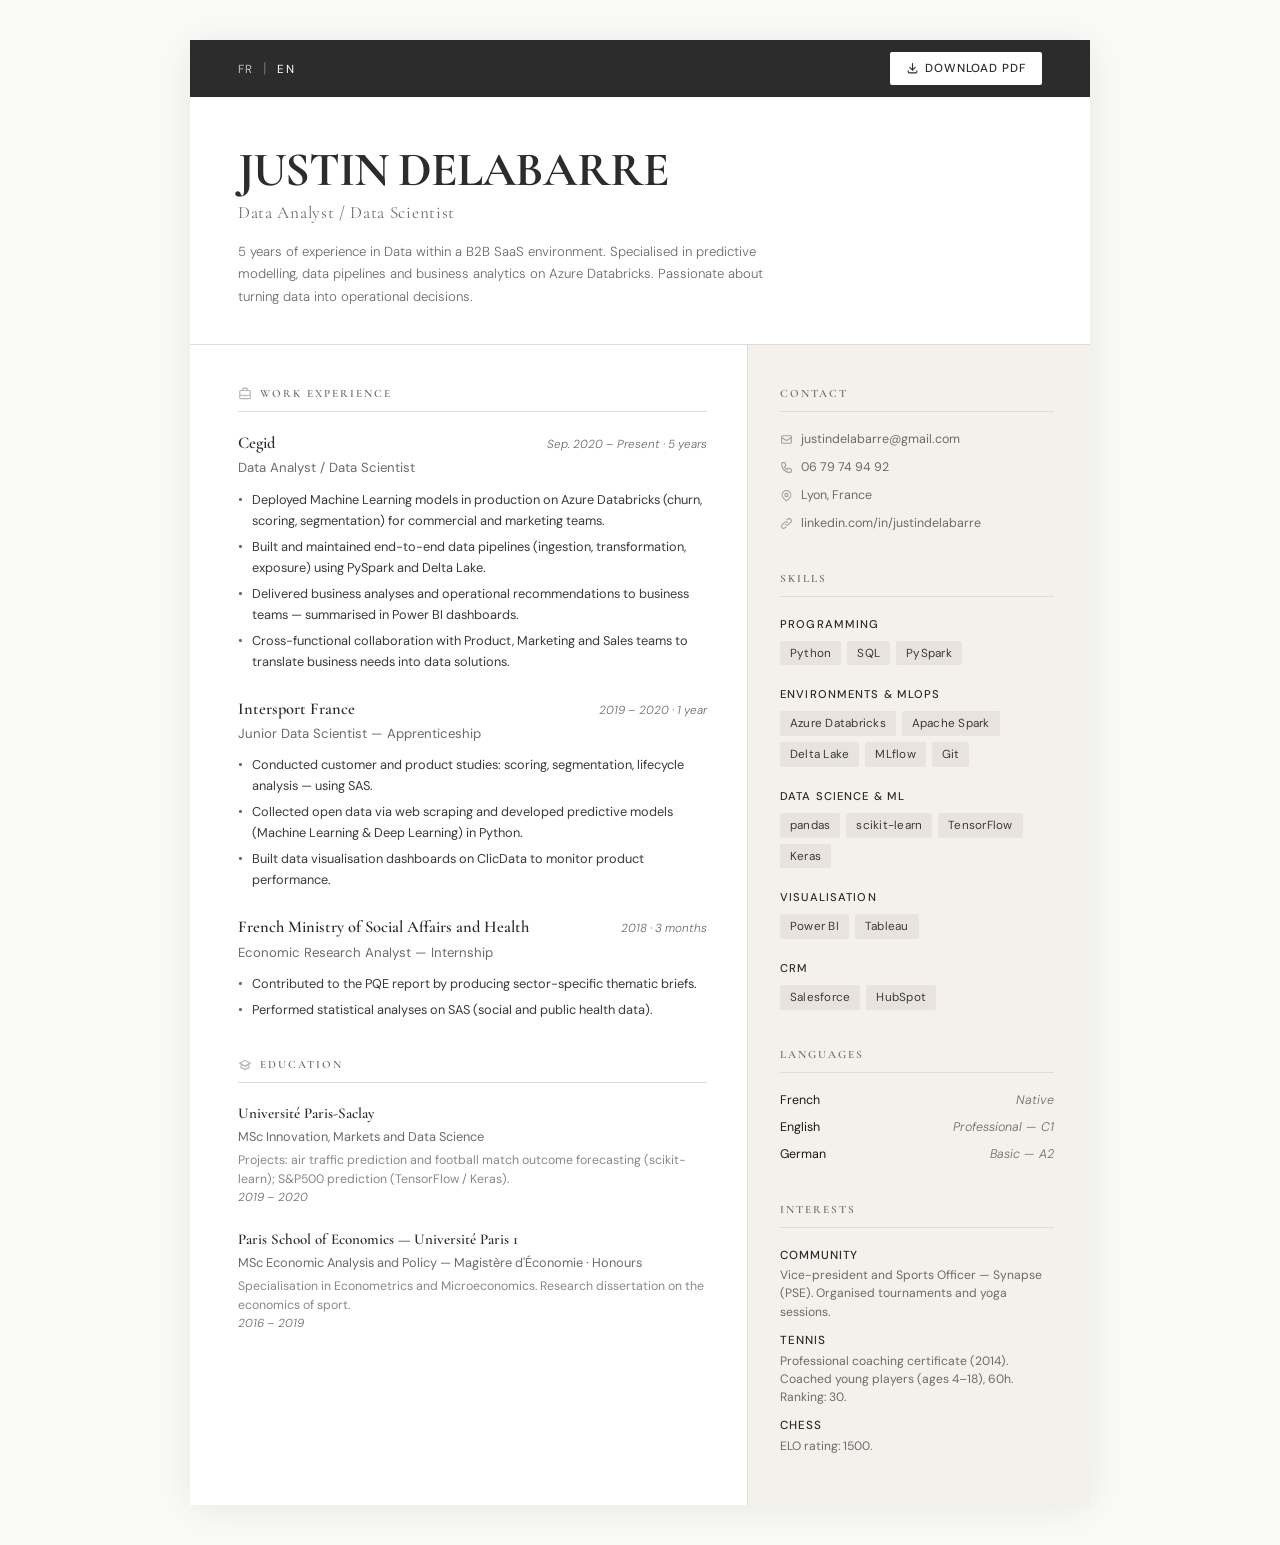
==== index.en.html @ 4c5a8da8 "update: city Paris --> Lyon" ====
<!DOCTYPE html>
<html lang="en">
<head>
  <meta charset="UTF-8" />
  <meta name="viewport" content="width=device-width, initial-scale=1.0" />
  <title>Justin Delabarre — Data Analyst / Data Scientist</title>
  <link rel="stylesheet" href="style.css" />
</head>
<body>

  <div class="cv-page">

    <!-- Top bar: language switcher + download button -->
    <div class="cv-topbar">
      <div class="lang-switcher">
        <a href="index.html">FR</a>
        <span>|</span>
        <a href="index.en.html" class="active">EN</a>
      </div>
      <a href="cv.en.pdf" class="btn-download" download>
        <svg xmlns="http://www.w3.org/2000/svg" fill="none" viewBox="0 0 24 24" stroke="currentColor" stroke-width="2">
          <path stroke-linecap="round" stroke-linejoin="round" d="M4 16v2a2 2 0 002 2h12a2 2 0 002-2v-2M7 10l5 5 5-5M12 15V3" />
        </svg>
        Download PDF
      </a>
    </div>

    <!-- Header -->
    <header class="cv-header">
      <h1>Justin Delabarre</h1>
      <div class="subtitle">Data Analyst / Data Scientist</div>
      <p class="tagline">
        5 years of experience in Data within a B2B SaaS environment.
        Specialised in predictive modelling, data pipelines and business analytics
        on Azure Databricks. Passionate about turning data into operational decisions.
      </p>
    </header>

    <!-- Body: 2 columns -->
    <div class="cv-body">

      <!-- Main column -->
      <main class="cv-main">

        <!-- Experience -->
        <section class="section">
          <h2 class="section-title">
            <svg xmlns="http://www.w3.org/2000/svg" fill="none" viewBox="0 0 24 24" stroke="currentColor" stroke-width="2"><path stroke-linecap="round" stroke-linejoin="round" d="M21 13.255A23.931 23.931 0 0112 15c-3.183 0-6.22-.62-9-1.745M16 6V4a2 2 0 00-2-2h-4a2 2 0 00-2 2v2m4 6h.01M5 20h14a2 2 0 002-2V8a2 2 0 00-2-2H5a2 2 0 00-2 2v10a2 2 0 002 2z"/></svg>
            Work Experience
          </h2>

          <div class="experience-item">
            <div class="exp-header">
              <div>
                <div class="exp-company">Cegid</div>
                <div class="exp-role">Data Analyst / Data Scientist</div>
              </div>
              <div class="exp-date">Sep. 2020 – Present · 5 years</div>
            </div>
            <ul class="exp-bullets">
              <li>Deployed Machine Learning models in production on Azure Databricks (churn, scoring, segmentation) for commercial and marketing teams.</li>
              <li>Built and maintained end-to-end data pipelines (ingestion, transformation, exposure) using PySpark and Delta Lake.</li>
              <li>Delivered business analyses and operational recommendations to business teams — summarised in Power BI dashboards.</li>
              <li>Cross-functional collaboration with Product, Marketing and Sales teams to translate business needs into data solutions.</li>
            </ul>
          </div>

          <div class="experience-item">
            <div class="exp-header">
              <div>
                <div class="exp-company">Intersport France</div>
                <div class="exp-role">Junior Data Scientist — Apprenticeship</div>
              </div>
              <div class="exp-date">2019 – 2020 · 1 year</div>
            </div>
            <ul class="exp-bullets">
              <li>Conducted customer and product studies: scoring, segmentation, lifecycle analysis — using SAS.</li>
              <li>Collected open data via web scraping and developed predictive models (Machine Learning & Deep Learning) in Python.</li>
              <li>Built data visualisation dashboards on ClicData to monitor product performance.</li>
            </ul>
          </div>

          <div class="experience-item">
            <div class="exp-header">
              <div>
                <div class="exp-company">French Ministry of Social Affairs and Health</div>
                <div class="exp-role">Economic Research Analyst — Internship</div>
              </div>
              <div class="exp-date">2018 · 3 months</div>
            </div>
            <ul class="exp-bullets">
              <li>Contributed to the PQE report by producing sector-specific thematic briefs.</li>
              <li>Performed statistical analyses on SAS (social and public health data).</li>
            </ul>
          </div>
        </section>

        <!-- Education -->
        <section class="section">
          <h2 class="section-title">
            <svg xmlns="http://www.w3.org/2000/svg" fill="none" viewBox="0 0 24 24" stroke="currentColor" stroke-width="2"><path d="M12 14l9-5-9-5-9 5 9 5z"/><path d="M12 14l6.16-3.422a12.083 12.083 0 01.665 6.479A11.952 11.952 0 0012 20.055a11.952 11.952 0 00-6.824-2.998 12.078 12.078 0 01.665-6.479L12 14z"/></svg>
            Education
          </h2>

          <div class="edu-item">
            <div class="edu-school">Université Paris-Saclay</div>
            <div class="edu-degree">MSc Innovation, Markets and Data Science</div>
            <div class="edu-detail">
              Projects: air traffic prediction and football match outcome forecasting (scikit-learn);
              S&amp;P500 prediction (TensorFlow / Keras).
            </div>
            <div class="edu-date">2019 – 2020</div>
          </div>

          <div class="edu-item">
            <div class="edu-school">Paris School of Economics — Université Paris 1</div>
            <div class="edu-degree">MSc Economic Analysis and Policy — Magistère d'Économie · Honours</div>
            <div class="edu-detail">Specialisation in Econometrics and Microeconomics. Research dissertation on the economics of sport.</div>
            <div class="edu-date">2016 – 2019</div>
          </div>
        </section>

      </main>

      <!-- Sidebar -->
      <aside class="cv-sidebar">

        <!-- Contact -->
        <section class="section">
          <h2 class="section-title">Contact</h2>
          <ul class="contact-list">
            <li>
              <svg xmlns="http://www.w3.org/2000/svg" fill="none" viewBox="0 0 24 24" stroke="currentColor" stroke-width="2"><path stroke-linecap="round" stroke-linejoin="round" d="M3 8l7.89 5.26a2 2 0 002.22 0L21 8M5 19h14a2 2 0 002-2V7a2 2 0 00-2-2H5a2 2 0 00-2 2v10a2 2 0 002 2z"/></svg>
              <a href="mailto:justindelabarre@gmail.com">justindelabarre@gmail.com</a>
            </li>
            <li>
              <svg xmlns="http://www.w3.org/2000/svg" fill="none" viewBox="0 0 24 24" stroke="currentColor" stroke-width="2"><path stroke-linecap="round" stroke-linejoin="round" d="M3 5a2 2 0 012-2h3.28a1 1 0 01.948.684l1.498 4.493a1 1 0 01-.502 1.21l-2.257 1.13a11.042 11.042 0 005.516 5.516l1.13-2.257a1 1 0 011.21-.502l4.493 1.498a1 1 0 01.684.949V19a2 2 0 01-2 2h-1C9.716 21 3 14.284 3 6V5z"/></svg>
              06 79 74 94 92
            </li>
            <li>
              <svg xmlns="http://www.w3.org/2000/svg" fill="none" viewBox="0 0 24 24" stroke="currentColor" stroke-width="2"><path stroke-linecap="round" stroke-linejoin="round" d="M17.657 16.657L13.414 20.9a1.998 1.998 0 01-2.827 0l-4.244-4.243a8 8 0 1111.314 0z"/><path stroke-linecap="round" stroke-linejoin="round" d="M15 11a3 3 0 11-6 0 3 3 0 016 0z"/></svg>
              Lyon, France
            </li>
            <li>
              <svg xmlns="http://www.w3.org/2000/svg" fill="none" viewBox="0 0 24 24" stroke="currentColor" stroke-width="2"><path stroke-linecap="round" stroke-linejoin="round" d="M13.828 10.172a4 4 0 00-5.656 0l-4 4a4 4 0 105.656 5.656l1.102-1.101m-.758-4.899a4 4 0 005.656 0l4-4a4 4 0 00-5.656-5.656l-1.1 1.1"/></svg>
              <a href="https://www.linkedin.com/in/justindelabarre" target="_blank">linkedin.com/in/justindelabarre</a>
            </li>
          </ul>
        </section>

        <!-- Skills -->
        <section class="section">
          <h2 class="section-title">Skills</h2>

          <div class="skills-group">
            <div class="skills-group-title">Programming</div>
            <div class="skills-tags">
              <span class="skill-tag">Python</span>
              <span class="skill-tag">SQL</span>
              <span class="skill-tag">PySpark</span>
            </div>
          </div>

          <div class="skills-group">
            <div class="skills-group-title">Environments & MLOps</div>
            <div class="skills-tags">
              <span class="skill-tag">Azure Databricks</span>
              <span class="skill-tag">Apache Spark</span>
              <span class="skill-tag">Delta Lake</span>
              <span class="skill-tag">MLflow</span>
              <span class="skill-tag">Git</span>
            </div>
          </div>

          <div class="skills-group">
            <div class="skills-group-title">Data Science & ML</div>
            <div class="skills-tags">
              <span class="skill-tag">pandas</span>
              <span class="skill-tag">scikit-learn</span>
              <span class="skill-tag">TensorFlow</span>
              <span class="skill-tag">Keras</span>
            </div>
          </div>

          <div class="skills-group">
            <div class="skills-group-title">Visualisation</div>
            <div class="skills-tags">
              <span class="skill-tag">Power BI</span>
              <span class="skill-tag">Tableau</span>
            </div>
          </div>

          <div class="skills-group">
            <div class="skills-group-title">CRM</div>
            <div class="skills-tags">
              <span class="skill-tag">Salesforce</span>
              <span class="skill-tag">HubSpot</span>
            </div>
          </div>
        </section>

        <!-- Languages -->
        <section class="section">
          <h2 class="section-title">Languages</h2>
          <div class="lang-item">
            <span>French</span>
            <span class="lang-level">Native</span>
          </div>
          <div class="lang-item">
            <span>English</span>
            <span class="lang-level">Professional — C1</span>
          </div>
          <div class="lang-item">
            <span>German</span>
            <span class="lang-level">Basic — A2</span>
          </div>
        </section>

        <!-- Interests -->
        <section class="section">
          <h2 class="section-title">Interests</h2>

          <div class="interest-item">
            <div class="interest-label">Community</div>
            <div class="interest-desc">Vice-president and Sports Officer — Synapse (PSE). Organised tournaments and yoga sessions.</div>
          </div>

          <div class="interest-item">
            <div class="interest-label">Tennis</div>
            <div class="interest-desc">Professional coaching certificate (2014). Coached young players (ages 4–18), 60h. Ranking: 30.</div>
          </div>

          <div class="interest-item">
            <div class="interest-label">Chess</div>
            <div class="interest-desc">ELO rating: 1500.</div>
          </div>
        </section>

      </aside>
    </div>
  </div>

</body>
</html>
---- style.css ----
/* ============================================
   CV Justin Delabarre — Shared Stylesheet
   Style: Editorial élégant, 2 colonnes
   ============================================ */

@import url('https://fonts.googleapis.com/css2?family=Cormorant+Garamond:wght@400;600;700&family=DM+Sans:wght@300;400;500&display=swap');

/* ── Variables ── */
:root {
  --col-left-width: 62%;
  --col-right-width: 38%;
  --color-bg: #fafaf8;
  --color-surface: #ffffff;
  --color-text: #1a1a1a;
  --color-muted: #6b6b6b;
  --color-accent: #2c2c2c;
  --color-border: #e0ddd8;
  --color-tag-bg: #f0ede8;
  --font-display: 'Cormorant Garamond', Georgia, serif;
  --font-body: 'DM Sans', system-ui, sans-serif;
  --sidebar-bg: #f4f1ec;
}

/* ── Reset ── */
*, *::before, *::after { box-sizing: border-box; margin: 0; padding: 0; }
html { font-size: 15px; }
body {
  font-family: var(--font-body);
  background: var(--color-bg);
  color: var(--color-text);
  line-height: 1.6;
  -webkit-font-smoothing: antialiased;
}

a { color: inherit; text-decoration: none; }
a:hover { text-decoration: underline; }

/* ── Page wrapper ── */
.cv-page {
  max-width: 900px;
  margin: 40px auto;
  background: var(--color-surface);
  box-shadow: 0 4px 40px rgba(0,0,0,0.08);
  display: flex;
  flex-direction: column;
}

/* ── Header ── */
.cv-header {
  padding: 48px 48px 36px;
  border-bottom: 1px solid var(--color-border);
}

.cv-header h1 {
  font-family: var(--font-display);
  font-size: 3.2rem;
  font-weight: 700;
  letter-spacing: -0.02em;
  line-height: 1.05;
  color: var(--color-accent);
  text-transform: uppercase;
}

.cv-header .subtitle {
  font-family: var(--font-display);
  font-size: 1.15rem;
  font-weight: 400;
  color: var(--color-muted);
  margin-top: 4px;
  letter-spacing: 0.04em;
}

.cv-header .tagline {
  font-size: 0.88rem;
  color: var(--color-muted);
  margin-top: 14px;
  max-width: 560px;
  line-height: 1.7;
  font-weight: 300;
}

/* ── Body: 2 colonnes ── */
.cv-body {
  display: flex;
  flex: 1;
}

/* ── Colonne principale (gauche) ── */
.cv-main {
  width: var(--col-left-width);
  padding: 40px 40px 40px 48px;
  border-right: 1px solid var(--color-border);
}

/* ── Sidebar (droite) ── */
.cv-sidebar {
  width: var(--col-right-width);
  padding: 40px 36px 40px 32px;
  background: var(--sidebar-bg);
}

/* ── Sections ── */
.section { margin-bottom: 36px; }
.section:last-child { margin-bottom: 0; }

.section-title {
  font-family: var(--font-display);
  font-size: 0.75rem;
  font-weight: 600;
  letter-spacing: 0.18em;
  text-transform: uppercase;
  color: var(--color-muted);
  margin-bottom: 18px;
  padding-bottom: 8px;
  border-bottom: 1px solid var(--color-border);
  display: flex;
  align-items: center;
  gap: 8px;
}

.section-title svg {
  width: 14px;
  height: 14px;
  opacity: 0.5;
}

/* ── Expériences ── */
.experience-item { margin-bottom: 24px; }
.experience-item:last-child { margin-bottom: 0; }

.exp-header {
  display: flex;
  justify-content: space-between;
  align-items: baseline;
  gap: 12px;
  flex-wrap: wrap;
}

.exp-company {
  font-family: var(--font-display);
  font-size: 1.1rem;
  font-weight: 600;
  color: var(--color-accent);
}

.exp-role {
  font-size: 0.88rem;
  color: var(--color-muted);
  font-weight: 400;
  margin-top: 1px;
}

.exp-date {
  font-size: 0.78rem;
  color: var(--color-muted);
  font-weight: 300;
  white-space: nowrap;
  font-style: italic;
}

.exp-bullets {
  list-style: none;
  margin-top: 10px;
}

.exp-bullets li {
  font-size: 0.85rem;
  color: #3a3a3a;
  line-height: 1.65;
  padding-left: 14px;
  position: relative;
  margin-bottom: 5px;
}

.exp-bullets li::before {
  content: '•';
  position: absolute;
  left: 0;
  color: var(--color-muted);
  font-size: 0.9rem;
}

/* ── Formation ── */
.edu-item { margin-bottom: 20px; }
.edu-item:last-child { margin-bottom: 0; }

.edu-school {
  font-family: var(--font-display);
  font-size: 1rem;
  font-weight: 600;
  color: var(--color-accent);
}

.edu-degree {
  font-size: 0.85rem;
  color: var(--color-muted);
  margin-top: 2px;
}

.edu-detail {
  font-size: 0.82rem;
  color: #888;
  margin-top: 4px;
  line-height: 1.5;
}

.edu-date {
  font-size: 0.78rem;
  color: var(--color-muted);
  font-style: italic;
  font-weight: 300;
}

/* ── Sidebar: Compétences ── */
.skills-group { margin-bottom: 20px; }
.skills-group-title {
  font-size: 0.75rem;
  font-weight: 500;
  letter-spacing: 0.1em;
  text-transform: uppercase;
  color: var(--color-accent);
  margin-bottom: 8px;
}

.skills-tags {
  display: flex;
  flex-wrap: wrap;
  gap: 6px;
}

.skill-tag {
  background: #e8e4dd;
  color: #3a3a3a;
  font-size: 0.78rem;
  font-weight: 400;
  padding: 3px 10px;
  border-radius: 2px;
  letter-spacing: 0.02em;
}

/* ── Sidebar: Contact ── */
.contact-list { list-style: none; }
.contact-list li {
  display: flex;
  align-items: center;
  gap: 8px;
  font-size: 0.83rem;
  color: var(--color-muted);
  margin-bottom: 8px;
}

.contact-list li svg {
  width: 13px;
  height: 13px;
  flex-shrink: 0;
  opacity: 0.6;
}

.contact-list a:hover { color: var(--color-accent); }

/* ── Sidebar: Langues ── */
.lang-item {
  display: flex;
  justify-content: space-between;
  font-size: 0.83rem;
  margin-bottom: 7px;
  color: var(--color-text);
}

.lang-level {
  color: var(--color-muted);
  font-weight: 300;
  font-style: italic;
}

/* ── Sidebar: Centres d'intérêts ── */
.interest-item {
  margin-bottom: 10px;
}
.interest-label {
  font-size: 0.78rem;
  font-weight: 500;
  text-transform: uppercase;
  letter-spacing: 0.08em;
  color: var(--color-accent);
  margin-bottom: 2px;
}
.interest-desc {
  font-size: 0.81rem;
  color: var(--color-muted);
  line-height: 1.5;
}

/* ── Switcher langue + Download ── */
.cv-topbar {
  display: flex;
  justify-content: space-between;
  align-items: center;
  padding: 12px 48px;
  background: var(--color-accent);
  color: #fff;
}

.lang-switcher a {
  color: rgba(255,255,255,0.7);
  font-size: 0.78rem;
  letter-spacing: 0.1em;
  text-transform: uppercase;
  transition: color 0.2s;
}
.lang-switcher a.active, .lang-switcher a:hover { color: #fff; }
.lang-switcher span { color: rgba(255,255,255,0.3); margin: 0 6px; }

.btn-download {
  display: inline-flex;
  align-items: center;
  gap: 6px;
  background: #fff;
  color: var(--color-accent);
  font-size: 0.78rem;
  font-weight: 500;
  letter-spacing: 0.08em;
  text-transform: uppercase;
  padding: 7px 16px;
  border-radius: 2px;
  transition: opacity 0.2s;
}
.btn-download:hover { opacity: 0.85; text-decoration: none; }
.btn-download svg { width: 13px; height: 13px; }

/* ── Responsive ── */
@media (max-width: 680px) {
  .cv-page { margin: 0; box-shadow: none; }
  .cv-topbar { padding: 12px 20px; }
  .cv-header { padding: 32px 20px 24px; }
  .cv-header h1 { font-size: 2.2rem; }
  .cv-body { flex-direction: column; }
  .cv-main { width: 100%; padding: 28px 20px; border-right: none; border-bottom: 1px solid var(--color-border); }
  .cv-sidebar { width: 100%; padding: 28px 20px; }
}

@media print {
  .cv-topbar { display: none; }
  body { margin: 0; }
  .cv-page { box-shadow: none; margin: 0; }
}
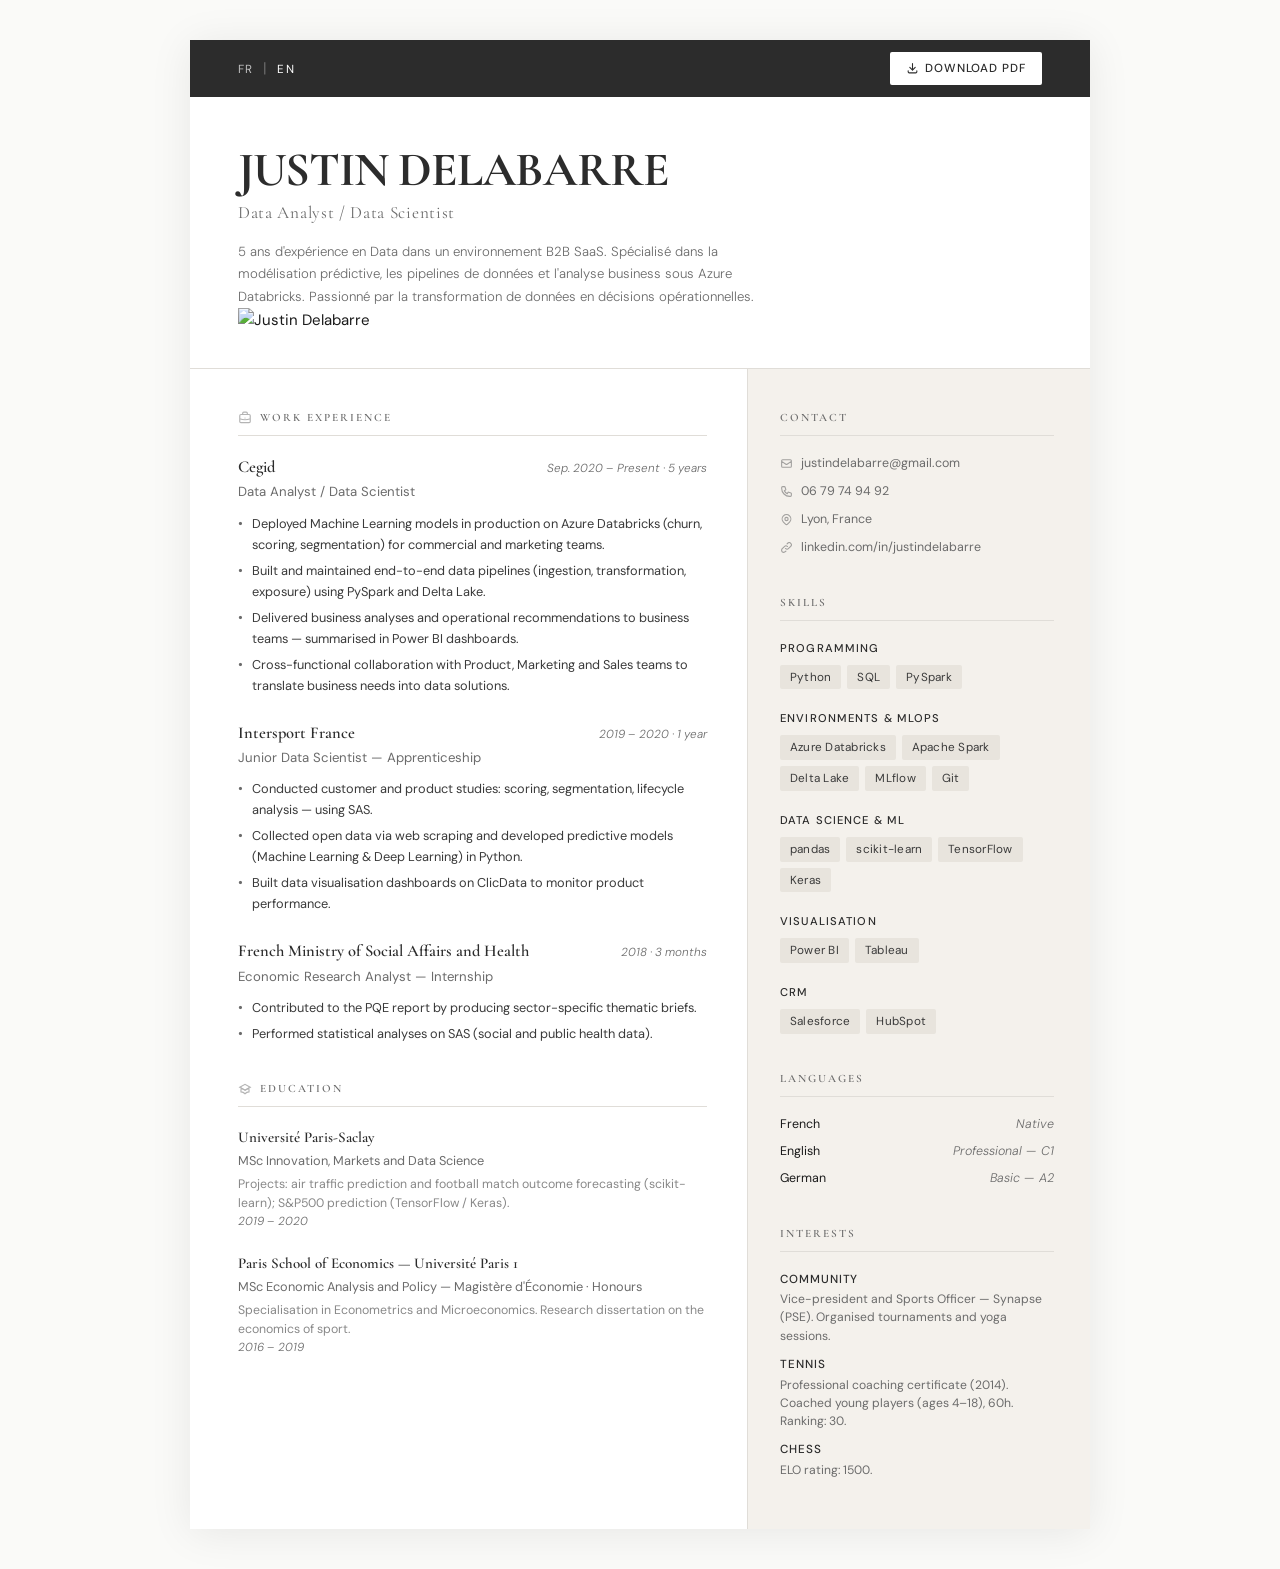
==== commit d1621d4e: "fix: correct profile photo extension png" ====
--- a/index.en.html
+++ b/index.en.html
@@ -27,13 +27,18 @@
 
     <!-- Header -->
     <header class="cv-header">
-      <h1>Justin Delabarre</h1>
-      <div class="subtitle">Data Analyst / Data Scientist</div>
-      <p class="tagline">
-        5 years of experience in Data within a B2B SaaS environment.
-        Specialised in predictive modelling, data pipelines and business analytics
-        on Azure Databricks. Passionate about turning data into operational decisions.
-      </p>
+      <div class="header-top">
+        <div class="header-text">
+          <h1>Justin Delabarre</h1>
+          <div class="subtitle">Data Analyst / Data Scientist</div>
+          <p class="tagline">
+            5 ans d'expérience en Data dans un environnement B2B SaaS.
+            Spécialisé dans la modélisation prédictive, les pipelines de données et l'analyse business
+            sous Azure Databricks. Passionné par la transformation de données en décisions opérationnelles.
+          </p>
+        </div><!-- /.header-text -->
+        <img src="assets/profile.png" alt="Justin Delabarre" class="profile-photo" />
+      </div><!-- /.header-top -->
     </header>
 
     <!-- Body: 2 columns -->
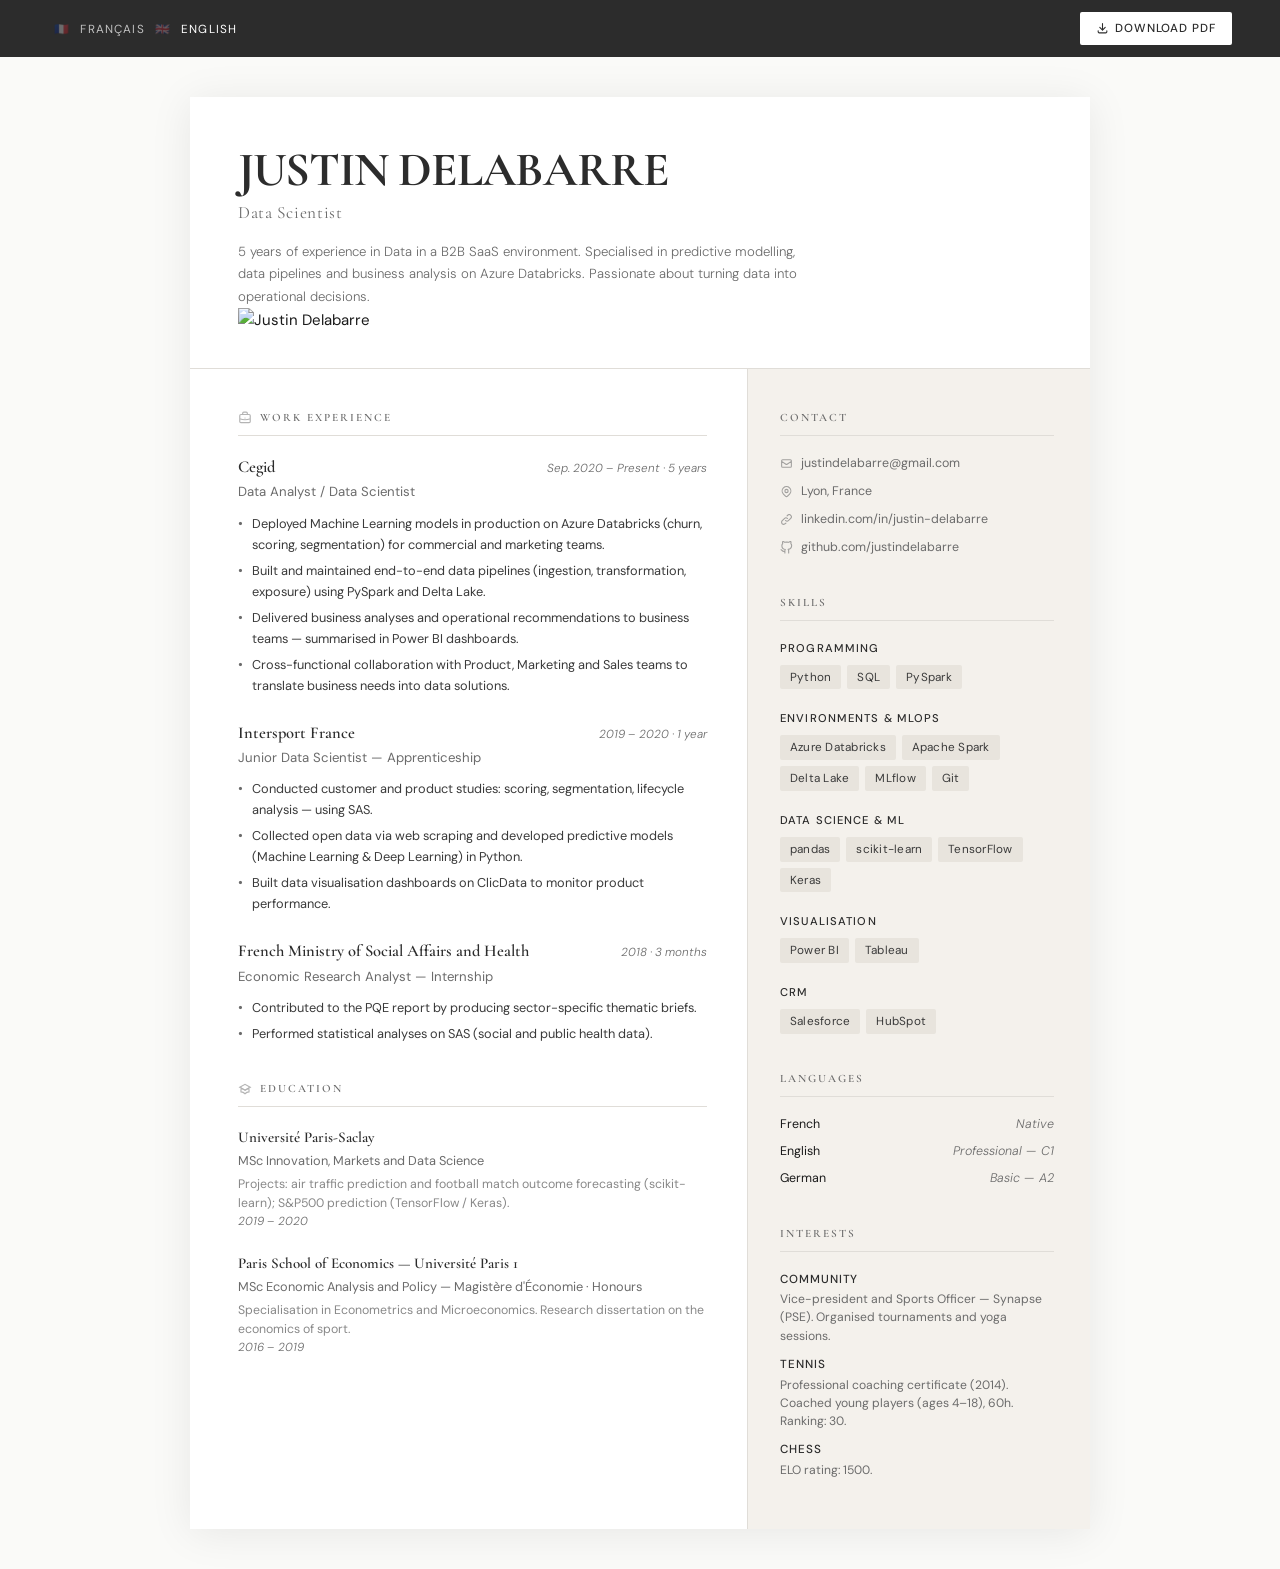
==== commit cf1a6582: "fix: update LinkedIn URL and reorder contact section (email, address, LinkedIn, GitHub)" ====
--- a/index.en.html
+++ b/index.en.html
@@ -3,38 +3,36 @@
 <head>
   <meta charset="UTF-8" />
   <meta name="viewport" content="width=device-width, initial-scale=1.0" />
-  <title>Justin Delabarre — Data Analyst / Data Scientist</title>
+  <title>Justin Delabarre — Data Scientist</title>
   <link rel="stylesheet" href="style.css" />
 </head>
 <body>
+  <!-- Top bar: language switcher + download button -->
+  <div class="cv-topbar">
+    <div class="lang-switcher">
+      <a href="index.html"><span class="flag">🇫🇷</span> Français</a>
+      <a href="index.en.html" class="active"><span class="flag">🇬🇧</span> English</a>
+    </div>
+    <a href="cv.en.pdf" class="btn-download" download>
+      <svg xmlns="http://www.w3.org/2000/svg" fill="none" viewBox="0 0 24 24" stroke="currentColor" stroke-width="2">
+        <path stroke-linecap="round" stroke-linejoin="round" d="M4 16v2a2 2 0 002 2h12a2 2 0 002-2v-2M7 10l5 5 5-5M12 15V3" />
+      </svg>
+      Download PDF
+    </a>
+  </div>
 
   <div class="cv-page">
-
-    <!-- Top bar: language switcher + download button -->
-    <div class="cv-topbar">
-      <div class="lang-switcher">
-        <a href="index.html">FR</a>
-        <span>|</span>
-        <a href="index.en.html" class="active">EN</a>
-      </div>
-      <a href="cv.en.pdf" class="btn-download" download>
-        <svg xmlns="http://www.w3.org/2000/svg" fill="none" viewBox="0 0 24 24" stroke="currentColor" stroke-width="2">
-          <path stroke-linecap="round" stroke-linejoin="round" d="M4 16v2a2 2 0 002 2h12a2 2 0 002-2v-2M7 10l5 5 5-5M12 15V3" />
-        </svg>
-        Download PDF
-      </a>
-    </div>
 
     <!-- Header -->
     <header class="cv-header">
       <div class="header-top">
         <div class="header-text">
           <h1>Justin Delabarre</h1>
-          <div class="subtitle">Data Analyst / Data Scientist</div>
+          <div class="subtitle">Data Scientist</div>
           <p class="tagline">
-            5 ans d'expérience en Data dans un environnement B2B SaaS.
-            Spécialisé dans la modélisation prédictive, les pipelines de données et l'analyse business
-            sous Azure Databricks. Passionné par la transformation de données en décisions opérationnelles.
+            5 years of experience in Data in a B2B SaaS environment.
+            Specialised in predictive modelling, data pipelines and business analysis
+            on Azure Databricks. Passionate about turning data into operational decisions.
           </p>
         </div><!-- /.header-text -->
         <img src="assets/profile.png" alt="Justin Delabarre" class="profile-photo" />
@@ -139,16 +137,16 @@
               <a href="mailto:justindelabarre@gmail.com">justindelabarre@gmail.com</a>
             </li>
             <li>
-              <svg xmlns="http://www.w3.org/2000/svg" fill="none" viewBox="0 0 24 24" stroke="currentColor" stroke-width="2"><path stroke-linecap="round" stroke-linejoin="round" d="M3 5a2 2 0 012-2h3.28a1 1 0 01.948.684l1.498 4.493a1 1 0 01-.502 1.21l-2.257 1.13a11.042 11.042 0 005.516 5.516l1.13-2.257a1 1 0 011.21-.502l4.493 1.498a1 1 0 01.684.949V19a2 2 0 01-2 2h-1C9.716 21 3 14.284 3 6V5z"/></svg>
-              06 79 74 94 92
-            </li>
-            <li>
               <svg xmlns="http://www.w3.org/2000/svg" fill="none" viewBox="0 0 24 24" stroke="currentColor" stroke-width="2"><path stroke-linecap="round" stroke-linejoin="round" d="M17.657 16.657L13.414 20.9a1.998 1.998 0 01-2.827 0l-4.244-4.243a8 8 0 1111.314 0z"/><path stroke-linecap="round" stroke-linejoin="round" d="M15 11a3 3 0 11-6 0 3 3 0 016 0z"/></svg>
               Lyon, France
             </li>
             <li>
               <svg xmlns="http://www.w3.org/2000/svg" fill="none" viewBox="0 0 24 24" stroke="currentColor" stroke-width="2"><path stroke-linecap="round" stroke-linejoin="round" d="M13.828 10.172a4 4 0 00-5.656 0l-4 4a4 4 0 105.656 5.656l1.102-1.101m-.758-4.899a4 4 0 005.656 0l4-4a4 4 0 00-5.656-5.656l-1.1 1.1"/></svg>
-              <a href="https://www.linkedin.com/in/justindelabarre" target="_blank">linkedin.com/in/justindelabarre</a>
+              <a href="https://www.linkedin.com/in/justin-delabarre-535994125/" target="_blank">linkedin.com/in/justin-delabarre</a>
+            </li>
+            <li>
+              <svg xmlns="http://www.w3.org/2000/svg" fill="none" viewBox="0 0 24 24" stroke="currentColor" stroke-width="2"><path stroke-linecap="round" stroke-linejoin="round" d="M9 19c-5 1.5-5-2.5-7-3m14 6v-3.87a3.37 3.37 0 00-.94-2.61c3.14-.35 6.44-1.54 6.44-7A5.44 5.44 0 0020 4.77 5.07 5.07 0 0019.91 1S18.73.65 16 2.48a13.38 13.38 0 00-7 0C6.27.65 5.09 1 5.09 1A5.07 5.07 0 005 4.77a5.44 5.44 0 00-1.5 3.78c0 5.42 3.3 6.61 6.44 7A3.37 3.37 0 009 18.13V22"/></svg>
+              <a href="https://github.com/justindelabarre" target="_blank">github.com/justindelabarre</a>
             </li>
           </ul>
         </section>
